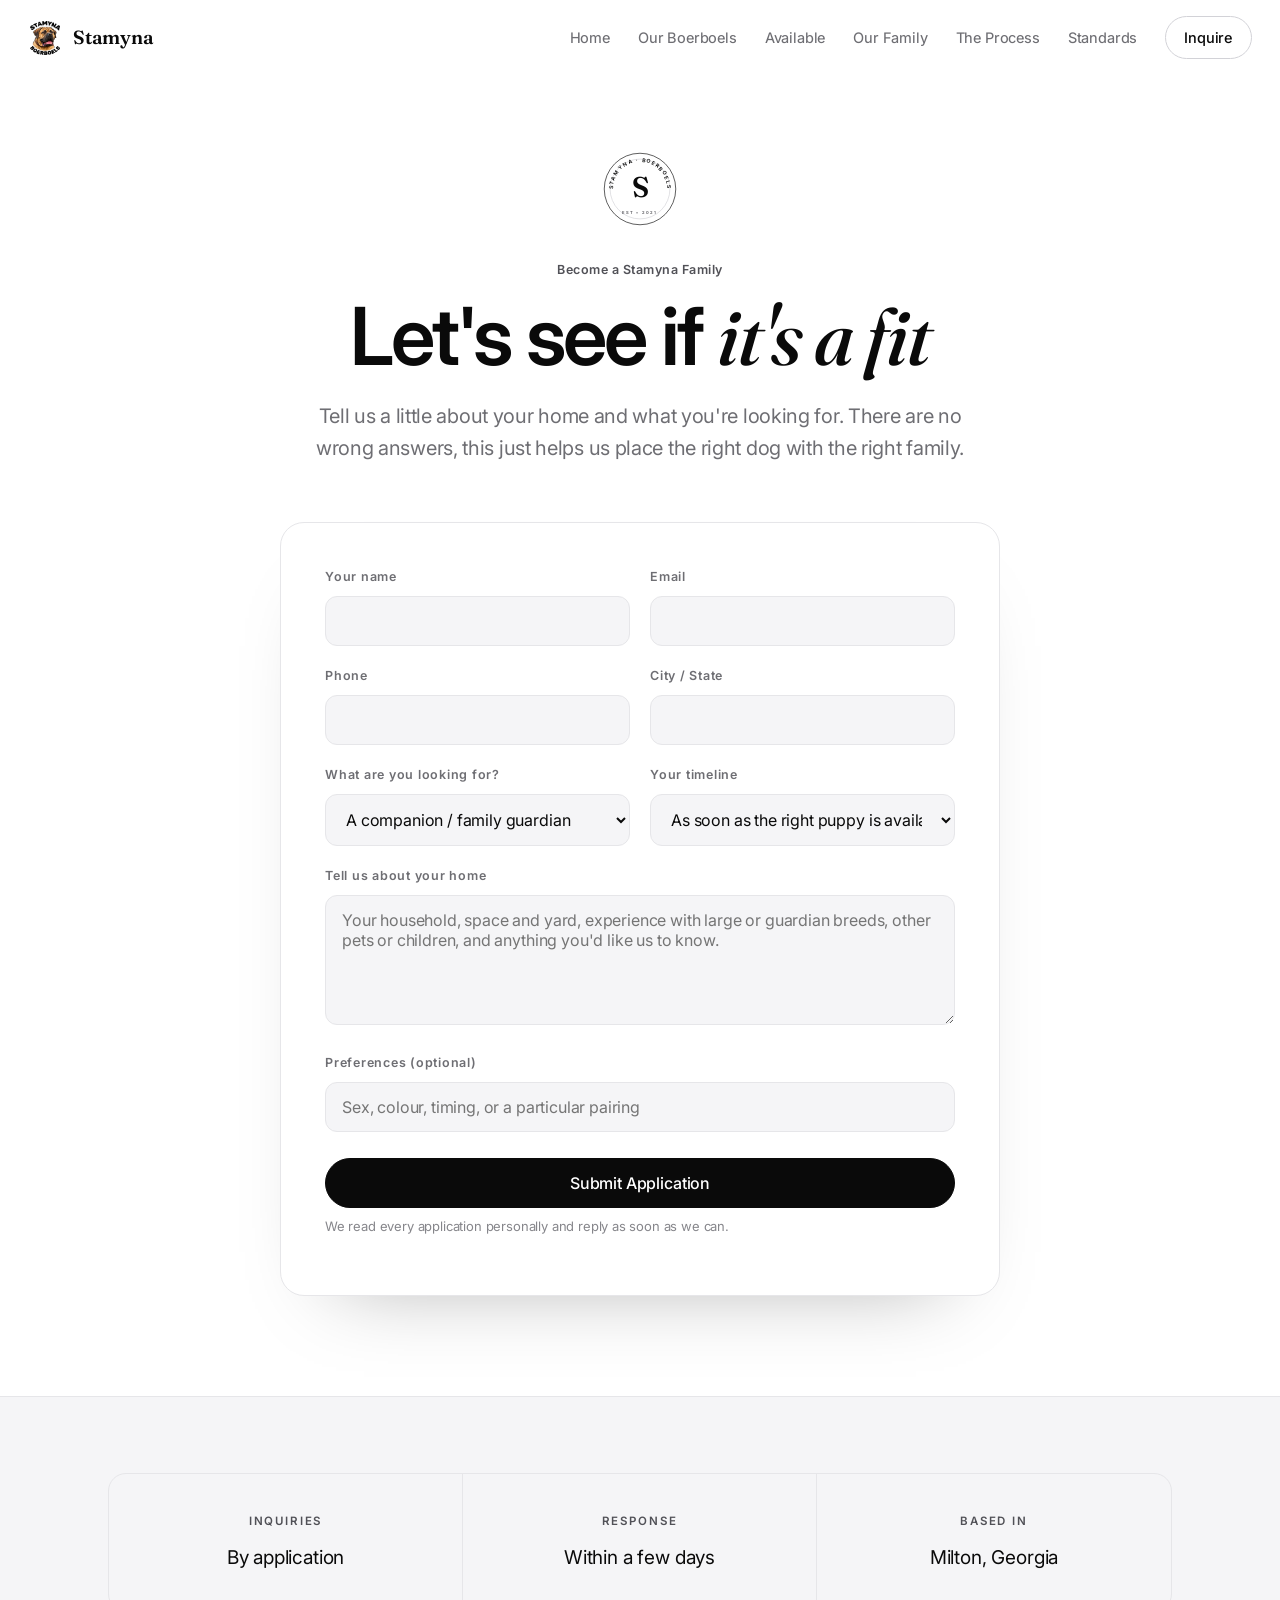
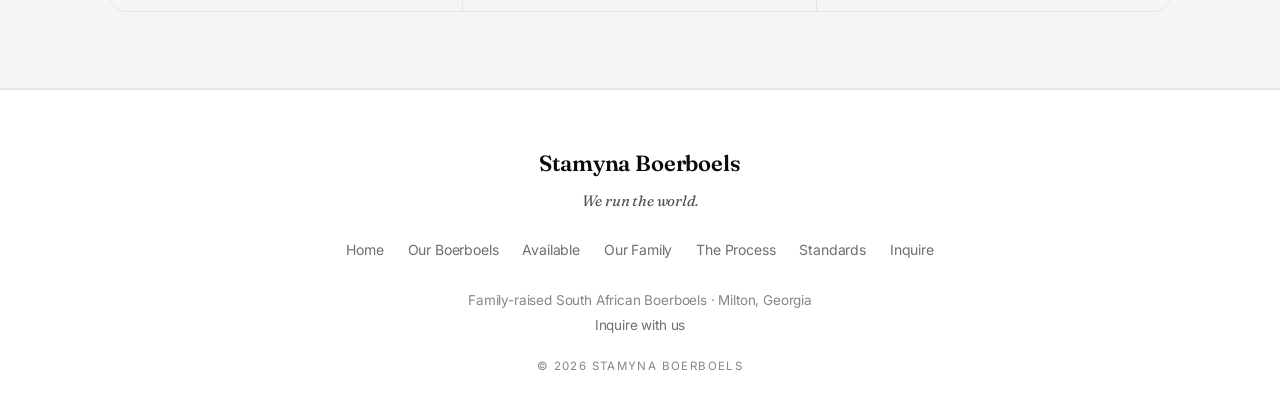
==== contact.html @ 27675758 "Initial Stamyna Boerboels site" ====
<!doctype html>
<html lang="en">
<head>
<meta charset="utf-8">
<meta name="viewport" content="width=device-width, initial-scale=1">
<title>Apply, Become a Stamyna Family | Stamyna Boerboels</title>
<meta name="description" content="Apply to bring home a Stamyna Boerboel. Tell us about your home and what you're looking for, and we'll be in touch.">
<link rel="icon" type="image/png" href="img/logo-mark.png">
<link rel="preconnect" href="https://fonts.googleapis.com"><link rel="preconnect" href="https://fonts.gstatic.com" crossorigin>
<link href="https://fonts.googleapis.com/css2?family=Fraunces:ital,opsz,wght@0,9..144,400;0,9..144,500;0,9..144,600;1,9..144,500&family=Inter:wght@300;400;500;600;700;800&display=swap" rel="stylesheet">
<link rel="stylesheet" href="site.css?v=14">
</head>
<body>

  <!-- NAV -->
  <nav class="nav" id="nav"><div class="in">
    <a class="b" href="index.html"><img src="img/logo-mark.png" alt="Stamyna Boerboels"><span>Stamyna</span></a>
    <div class="lk">
      <a href="index.html">Home</a>
      <a href="dogs.html">Our Boerboels</a>
      <a href="puppies.html">Available</a>
      <a href="story.html">Our Family</a>
      <a href="process.html">The Process</a>
      <a href="standards.html">Standards</a>
      <a class="cta active" href="contact.html">Inquire</a>
    </div>
    <button class="burg" id="burg" aria-label="Menu"><span></span><span></span><span></span></button>
  </div></nav>
  <div id="mm">
    <a href="index.html">Home</a><a href="dogs.html">Our Boerboels</a><a href="puppies.html">Available</a><a href="story.html">Our Family</a><a href="process.html">The Process</a><a href="standards.html">Standards</a><a href="contact.html" class="active">Inquire</a>
  </div>

  <!-- PAGE HERO -->
  <section class="phero"><div class="wrap">
    <svg class="seal" viewBox="0 0 120 120" aria-hidden="true">
      <defs><path id="arc" d="M18,60 A42,42 0 0 1 102,60"/></defs>
      <circle class="r1" cx="60" cy="60" r="55"/><circle class="r2" cx="60" cy="60" r="46"/>
      <text class="arc-t"><textPath href="#arc" startOffset="50%" text-anchor="middle">STAMYNA · BOERBOELS</textPath></text>
      <text class="mono" x="60" y="72" text-anchor="middle">S</text>
      <text class="est" x="60" y="99" text-anchor="middle">EST • 2021</text>
    </svg>
    <span class="eyebrow">Become a Stamyna Family</span>
    <h1>Let's see if <em>it's a fit</em></h1>
    <p>Tell us a little about your home and what you're looking for. There are no wrong answers, this just helps us place the right dog with the right family.</p>
  </div></section>

  <section class="blk" style="padding-top:52px"><div class="wrap">
    <form id="inq" class="formwrap" novalidate>
      <input type="text" class="hp" name="website" tabindex="-1" autocomplete="off" aria-hidden="true">
      <div class="formrow">
        <div class="field"><label for="name">Your name</label><input id="name" name="name" type="text" required></div>
        <div class="field"><label for="email">Email</label><input id="email" name="email" type="email" required></div>
      </div>
      <div class="formrow">
        <div class="field"><label for="phone">Phone</label><input id="phone" name="phone" type="tel"></div>
        <div class="field"><label for="location">City / State</label><input id="location" name="location" type="text"></div>
      </div>
      <div class="formrow">
        <div class="field"><label for="interest">What are you looking for?</label>
          <select id="interest" name="interest">
            <option>A companion / family guardian</option>
            <option>A specific upcoming litter</option>
            <option>Join the waiting list</option>
            <option>General question</option>
          </select></div>
        <div class="field"><label for="timeline">Your timeline</label>
          <select id="timeline" name="timeline">
            <option>As soon as the right puppy is available</option>
            <option>Within a few months</option>
            <option>This year</option>
            <option>Just exploring</option>
          </select></div>
      </div>
      <div class="field"><label for="home">Tell us about your home</label>
        <textarea id="home" name="home" placeholder="Your household, space and yard, experience with large or guardian breeds, other pets or children, and anything you'd like us to know."></textarea></div>
      <div class="field" style="margin-bottom:26px"><label for="pref">Preferences (optional)</label><input id="pref" name="pref" type="text" placeholder="Sex, colour, timing, or a particular pairing"></div>
      <button class="btn dark lg" type="submit" style="width:100%">Submit Application</button>
      <p class="formnote">We read every application personally and reply as soon as we can.</p>
    </form>

    <div id="inqmsg" class="formmsg">
      <div class="ic">✦</div>
      <h3>Thank you, we've got it.</h3>
      <p>We'll review your application and be in touch personally. In the meantime, feel free to meet our dogs and read our standards.</p>
      <div style="display:flex;gap:14px;justify-content:center;flex-wrap:wrap;margin-top:22px"><a class="btn ghost" href="dogs.html">Meet Our Boerboels</a><a class="btn ghost" href="standards.html">Our Standards</a></div>
    </div>
  </div></section>

  <!-- CONTACT CARDS -->
  <section class="blk tight band-grey"><div class="wrap">
    <div class="cgrid">
      <div class="cc"><div class="l">Inquiries</div><div class="v">By application</div></div>
      <div class="cc"><div class="l">Response</div><div class="v">Within a few days</div></div>
      <div class="cc"><div class="l">Based in</div><div class="v">Milton, Georgia</div></div>
    </div>
  </div></section>

  <!-- FOOTER -->
  <footer class="ft">
    <div class="wm">Stamyna Boerboels</div>
    <div class="mt">We run the world.</div>
    <nav>
      <a href="index.html">Home</a><a href="dogs.html">Our Boerboels</a><a href="puppies.html">Available</a><a href="story.html">Our Family</a><a href="process.html">The Process</a><a href="standards.html">Standards</a><a href="contact.html">Inquire</a>
    </nav>
    <div class="meta">
      Family-raised South African Boerboels · Milton, Georgia<br>
      <a href="contact.html">Inquire with us</a>
    </div>
    <div class="fine">© <span id="yr"></span> Stamyna Boerboels</div>
  </footer>

  <script src="site.js?v=14"></script>
</body>
</html>
---- site.css ----
/* ============================================================
   STAMYNA BOERBOELS — unified design system
   Light · white / near-black / silver-graphite accent
   Inter (UI + headlines, tight tracking) · Fraunces (italic accents + seal)
   One stylesheet. Every page. Apple-esque restraint.
   ============================================================ */

:root{
  --ink:#0a0a0a;--ink-2:#6e6e73;--faint:#86868b;
  --paper:#ffffff;--grey:#f5f5f7;--grey-2:#fafafa;
  --line:#e6e6e9;--line-2:#d2d2d7;
  --gold-deep:#515157;             /* graphite accent (script labels, eyebrows) */
  --silver:linear-gradient(135deg,#e9eaec 0%,#c2c4c9 34%,#8a8d93 62%,#dcdee1 100%);
  --sans:'Inter',system-ui,-apple-system,"Segoe UI",sans-serif;
  --serif:'Fraunces',Georgia,'Times New Roman',serif;
  --ease:cubic-bezier(.22,.7,.2,1);
  --maxw:1120px;
}
*{box-sizing:border-box}
html{scroll-behavior:smooth;scroll-padding-top:90px;-webkit-text-size-adjust:100%}
body{margin:0;background:var(--paper);color:var(--ink);font-family:var(--sans);
  font-size:17px;line-height:1.6;-webkit-font-smoothing:antialiased;overflow-x:hidden;letter-spacing:-.01em}
img{display:block;max-width:100%}
a{color:inherit;text-decoration:none}
h1,h2,h3,h4{margin:0;font-family:var(--sans);font-weight:600;letter-spacing:-.035em;line-height:1.04}
h1 em,h2 em,h3 em{font-family:var(--serif);font-style:italic;font-weight:500;letter-spacing:-.02em}
p{margin:0 0 18px}
.wrap{max-width:var(--maxw);margin:0 auto;padding:0 28px;position:relative;z-index:2}
.wrap-sm{max-width:900px;margin:0 auto;padding:0 28px;position:relative;z-index:2}

/* --- type helpers --- */
.eyebrow{font-size:12.5px;font-weight:600;letter-spacing:.04em;color:var(--gold-deep)}
.script{font-family:var(--serif);font-style:italic;font-weight:500;letter-spacing:-.005em}

/* --- motion --- */
.reveal,.rev{opacity:0;transform:translateY(26px);transition:opacity 1s var(--ease),transform 1s var(--ease)}
.reveal.in,.rev.in,.rev.show{opacity:1;transform:none}
.d1{transition-delay:.08s}.d2{transition-delay:.16s}.d3{transition-delay:.24s}.d4{transition-delay:.32s}
.rev.d1{transition-delay:.08s}.rev.d2{transition-delay:.16s}.rev.d3{transition-delay:.24s}.rev.d4{transition-delay:.32s}
@media(prefers-reduced-motion:reduce){.reveal,.rev{opacity:1;transform:none;transition:none}}

/* --- buttons (single pill language; legacy aliases map to it) --- */
.btn{display:inline-flex;align-items:center;justify-content:center;gap:9px;font-family:var(--sans);
  font-size:15px;font-weight:500;letter-spacing:-.01em;text-transform:none;
  padding:14px 26px;border-radius:980px;border:1.5px solid transparent;cursor:pointer;
  transition:all .3s var(--ease);line-height:1}
.btn.lg{font-size:16px;padding:16px 32px}
.btn.dark,.btn.gold,.btn.solid{background:var(--ink);color:#fff;border-color:var(--ink)}
.btn.dark:hover,.btn.gold:hover,.btn.solid:hover{background:#000;transform:translateY(-1px);box-shadow:0 16px 30px -16px rgba(0,0,0,.4)}
.btn.ghost,.btn.line,.btn.ondark{background:transparent;color:var(--ink);border-color:var(--line-2)}
.btn.ghost:hover,.btn.line:hover,.btn.ondark:hover{border-color:var(--ink);transform:translateY(-1px)}
.tlink{font-weight:500;color:var(--ink);position:relative;display:inline-block}
.tlink::after{content:"→";margin-left:7px;transition:transform .3s var(--ease);display:inline-block}
.tlink:hover::after{transform:translateX(4px)}

/* --- NAV (fixed, blur-on-scroll) — every page --- */
.nav{position:fixed;top:0;left:0;right:0;z-index:80;transition:background .4s var(--ease),border-color .4s,backdrop-filter .4s}
.nav .in{max-width:1280px;margin:0 auto;padding:16px 28px;display:flex;align-items:center;gap:24px}
.nav.scrolled{background:rgba(255,255,255,.82);backdrop-filter:saturate(180%) blur(18px);border-bottom:1px solid var(--line)}
.nav .b{display:flex;align-items:center;gap:11px}
.nav .b img{width:34px;height:34px;object-fit:contain}
.nav .b span{font-family:var(--serif);font-weight:600;font-size:19px;letter-spacing:-.01em}
.nav .lk{display:flex;gap:28px;margin-left:auto;align-items:center}
.nav .lk a{font-size:14.5px;font-weight:450;color:var(--ink-2);transition:color .25s}
.nav .lk a:hover,.nav .lk a.active{color:var(--ink)}
.nav .lk .cta{color:var(--ink);font-weight:500;border:1.5px solid var(--line-2);padding:9px 18px;border-radius:980px}
.nav .lk .cta:hover{background:var(--ink);color:#fff;border-color:var(--ink)}
.burg{display:none;margin-left:auto;background:none;border:0;cursor:pointer;padding:6px}
.burg span{display:block;width:24px;height:2px;background:var(--ink);margin:5px 0;border-radius:2px;transition:.3s}
@media(max-width:940px){.nav .lk{display:none}.burg{display:block}}
#mm{display:none;position:fixed;inset:0 0 auto 0;z-index:79;background:rgba(255,255,255,.97);backdrop-filter:blur(20px);padding:78px 28px 26px}
#mm.on{display:block}
#mm a{display:block;padding:15px 0;font-size:19px;font-weight:500;border-bottom:1px solid var(--line)}
#mm a.active{color:var(--gold-deep)}

/* --- bespoke engraved seal (draws itself in) --- */
.seal{width:92px;height:92px}
.seal .r1{stroke:var(--ink);stroke-width:1;fill:none;stroke-dasharray:345;stroke-dashoffset:345;animation:draw 1.5s var(--ease) .2s forwards}
.seal .r2{stroke:var(--line-2);stroke-width:1;fill:none;stroke-dasharray:289;stroke-dashoffset:289;animation:draw 1.5s var(--ease) .38s forwards}
.seal text,.seal .dotk{opacity:0;animation:fadein .9s ease 1.05s forwards}
.seal .arc-t{font-family:var(--sans);font-size:8px;font-weight:600;letter-spacing:2.1px;fill:var(--ink)}
.seal .mono{font-family:var(--serif);font-size:44px;font-weight:600;fill:var(--ink)}
.seal .est{font-family:var(--sans);font-size:6.3px;font-weight:600;letter-spacing:1.9px;fill:var(--gold-deep)}
.seal .dotk{fill:var(--ink)}
.seal.static .r1,.seal.static .r2{animation:none;stroke-dashoffset:0}
.seal.static text,.seal.static .dotk{opacity:1;animation:none}
@keyframes draw{to{stroke-dashoffset:0}}
@keyframes fadein{to{opacity:1}}

/* --- HERO (home) --- */
.hero{padding:148px 0 70px;text-align:center}
.hero .seal{margin:0 auto 26px}
.hero .eyebrow{display:block;margin-bottom:16px}
.hero h1{font-size:clamp(46px,8vw,104px);line-height:.98}
.hero .sub{font-size:clamp(18px,2.2vw,23px);color:var(--ink-2);max-width:620px;margin:26px auto 0;font-weight:400;letter-spacing:-.015em}
.hero .cta{margin-top:34px;display:flex;gap:14px;justify-content:center;flex-wrap:wrap}
.hero-shot{max-width:1240px;margin:66px auto 0;padding:0 20px}
.hero-shot .f{position:relative;border-radius:28px;overflow:hidden;box-shadow:0 50px 100px -50px rgba(0,0,0,.4)}
.hero-shot img{width:100%;height:auto;display:block}

/* --- page hero (interior) --- */
.phero{padding:150px 0 6px;text-align:center}
.phero .seal{margin:0 auto 24px;width:78px;height:78px}
.phero .eyebrow{display:block;margin-bottom:16px}
.phero h1{font-size:clamp(40px,6.6vw,80px);line-height:1.0}
.phero p{font-size:clamp(17px,2vw,20px);color:var(--ink-2);max-width:660px;margin:24px auto 0;letter-spacing:-.015em}

/* --- marquee motto --- */
.motto,.breedbar{border-top:1px solid var(--line);border-bottom:1px solid var(--line);background:var(--paper)}
.motto .in,.breedbar .in{max-width:var(--maxw);margin:0 auto;padding:20px 28px;display:flex;gap:20px;justify-content:center;align-items:center;flex-wrap:wrap;
  font-size:12.5px;font-weight:600;letter-spacing:.18em;text-transform:uppercase;color:var(--ink-2)}
.motto .dot,.breedbar .dot{width:4px;height:4px;border-radius:50%;background:var(--gold-deep)}

/* --- manifesto (home) --- */
.manifesto{padding:150px 0;text-align:center}
.manifesto h2{font-size:clamp(30px,5vw,62px);line-height:1.08;max-width:16ch;margin:0 auto}
.manifesto p{color:var(--ink-2);font-size:clamp(17px,2vw,20px);max-width:560px;margin:30px auto 0}

/* --- section scaffolding (interior) --- */
.blk{padding:100px 0}
.blk.tight{padding:76px 0}
.band-grey,.band-paper2{background:var(--grey);border-top:1px solid var(--line);border-bottom:1px solid var(--line)}
.shead{text-align:center;max-width:720px;margin:0 auto 56px}
.shead .num{font-family:var(--serif);font-style:italic;font-size:17px;color:var(--gold-deep);letter-spacing:-.005em}
.shead h2{font-size:clamp(30px,4.4vw,50px);margin:12px 0 0}
.shead p{color:var(--ink-2);font-size:17px;margin:20px auto 0;max-width:600px}
.shead p em{font-style:italic;color:var(--faint)}

/* --- group header (sires / dams / availability rows) --- */
.group-h{display:flex;align-items:center;gap:22px;margin:0 0 34px}
.group-h .t{font-family:var(--serif);font-style:italic;font-size:26px;white-space:nowrap;letter-spacing:-.01em}
.group-h .ln{flex:1;height:1px;background:var(--line)}
.group-h .ct{font-size:12px;font-weight:600;letter-spacing:.16em;text-transform:uppercase;color:var(--faint)}

/* --- generic card (pillars / dogs preview / parents / family / puppies) --- */
.pcol,.dgrid{display:grid;grid-template-columns:repeat(3,1fr);gap:28px}
.pc2{background:var(--paper);border-radius:22px;padding:40px 32px;border:1px solid var(--line)}
.pc2 .ic{width:44px;height:44px;margin-bottom:22px}
.pc2 .ic path,.pc2 .ic circle,.pc2 .ic line,.pc2 .ic polyline{stroke:var(--ink);stroke-width:1.6;fill:none;stroke-linecap:round;stroke-linejoin:round}
.pc2 h3{font-size:22px;letter-spacing:-.02em;margin-bottom:10px}
.pc2 p{color:var(--ink-2);font-size:15.5px;margin:0}

/* home dogs preview */
.dcard{background:var(--paper);border-radius:22px;overflow:hidden;border:1px solid var(--line);transition:transform .5s var(--ease),box-shadow .5s var(--ease)}
.dcard:hover{transform:translateY(-6px);box-shadow:0 40px 70px -44px rgba(0,0,0,.4)}
.dcard .im{aspect-ratio:4/5;overflow:hidden}
.dcard .im img{width:100%;height:100%;object-fit:cover;transition:transform .9s var(--ease)}
.dcard:hover .im img{transform:scale(1.045)}
.dcard .bd{padding:22px 24px 26px}
.dcard .bd .w{font-size:11px;font-weight:600;letter-spacing:.16em;text-transform:uppercase;color:var(--gold-deep)}
.dcard .bd h3{font-size:24px;margin:5px 0 6px}
.dcard .bd p{color:var(--ink-2);font-size:14.5px;margin:0}

/* sires & dams detail cards */
.parents{display:grid;grid-template-columns:repeat(3,1fr);gap:24px}
.parent{background:var(--paper);border:1px solid var(--line);border-radius:22px;overflow:hidden;transition:transform .5s var(--ease),box-shadow .5s var(--ease)}
.parent:hover{transform:translateY(-6px);box-shadow:0 40px 70px -44px rgba(0,0,0,.4)}
.parent .ph{aspect-ratio:4/5;overflow:hidden}
.parent .ph img{width:100%;height:100%;object-fit:cover;cursor:pointer;transition:transform .9s var(--ease)}
.parent:hover .ph img{transform:scale(1.045)}
.parent .pb{padding:24px 24px 26px}
.parent .pb .top{display:flex;align-items:center;justify-content:space-between;gap:10px}
.parent .pb h3{font-size:23px;letter-spacing:-.02em}
.parent .pb .sex{font-size:10.5px;font-weight:600;letter-spacing:.1em;text-transform:uppercase;padding:5px 12px;border-radius:980px;
  color:var(--ink-2);background:var(--grey);border:1px solid var(--line)}
.parent .pb .br{font-size:11.5px;font-weight:600;letter-spacing:.14em;text-transform:uppercase;color:var(--gold-deep);margin:10px 0 12px}
.parent .pb .at{font-size:15px;color:var(--ink-2);margin:0 0 4px}
.parent .pb .q{font-family:var(--serif);font-style:italic;font-size:16px;color:var(--ink);margin:12px 0 0;line-height:1.5}
.parent .pb .hstat{margin-top:16px;padding-top:14px;border-top:1px solid var(--line);font-size:13.5px;color:var(--ink-2);display:flex;align-items:center;gap:9px}
.parent .pb .hstat .dot{width:8px;height:8px;border-radius:50%;background:var(--gold-deep);flex:none}

/* family grid */
.famgrid{display:grid;grid-template-columns:repeat(3,1fr);gap:24px}
.fam{background:var(--paper);border:1px solid var(--line);border-radius:22px;overflow:hidden;transition:transform .5s var(--ease),box-shadow .5s var(--ease)}
.fam:hover{transform:translateY(-6px);box-shadow:0 40px 70px -44px rgba(0,0,0,.4)}
.fam .ph{aspect-ratio:4/5;overflow:hidden;background:var(--grey)}
.fam .ph img{width:100%;height:100%;object-fit:cover;object-position:center 20%;transition:transform .8s var(--ease)}
.fam:hover .ph img{transform:scale(1.045)}
.fam .fb{padding:22px 24px 26px}
.fam .fb h3{font-size:22px;letter-spacing:-.02em}
.fam .fb .role{font-size:11.5px;font-weight:600;letter-spacing:.14em;text-transform:uppercase;color:var(--gold-deep);margin:8px 0 12px}
.fam .fb p{font-size:14.5px;color:var(--ink-2);margin:0}

@media(max-width:820px){.pcol,.dgrid,.parents,.famgrid{grid-template-columns:1fr 1fr;gap:16px}}
@media(max-width:560px){.pcol,.dgrid,.parents,.famgrid{grid-template-columns:1fr}}

/* --- annotated portrait (home) --- */
.anno{padding:140px 0}
.anno .hd{text-align:center;max-width:680px;margin:0 auto 56px}
.anno .hd .eyebrow{display:block;margin-bottom:14px}
.anno .hd h2{font-size:clamp(28px,4.4vw,52px)}
.anno .hd p{color:var(--ink-2);font-size:17px;margin:20px auto 0;max-width:540px}
.anno .stage{position:relative;max-width:560px;margin:0 auto;border-radius:22px;overflow:hidden;box-shadow:0 44px 90px -50px rgba(0,0,0,.45)}
.anno .stage img{width:100%;height:auto;display:block}
.note{position:absolute;display:flex;align-items:center;gap:12px;opacity:0;transition:opacity .8s var(--ease)}
.anno.in .note{opacity:1}
.anno.in .note.n1{transition-delay:.2s}.anno.in .note.n2{transition-delay:.4s}.anno.in .note.n3{transition-delay:.6s}.anno.in .note.n4{transition-delay:.8s}.anno.in .note.n5{transition-delay:1s}
.note .dot{width:9px;height:9px;border-radius:50%;background:#fff;box-shadow:0 0 0 1.5px rgba(255,255,255,.55),0 0 0 7px rgba(255,255,255,.12)}
.note .ln{height:1px;background:rgba(255,255,255,.78)}
.note .lb{color:#fff;text-shadow:0 1px 4px rgba(0,0,0,.7),0 2px 14px rgba(0,0,0,.45)}
.note .lb b{display:block;font-family:var(--serif);font-size:18px;font-weight:500;letter-spacing:-.01em}
.note .lb small{font-size:11px;letter-spacing:.14em;text-transform:uppercase;color:rgba(255,255,255,.85)}
.note.right{flex-direction:row-reverse;text-align:right}
.note .ln{width:48px}
@media(max-width:620px){.note .lb b{font-size:13.5px}.note .lb small{display:none}.note .ln{width:22px!important}}

/* --- generic section blocks (home) --- */
.pillars,.dogs{background:var(--grey);padding:118px 0}
.pillars .hd,.dogs .hd{text-align:center;max-width:640px;margin:0 auto 64px}
.pillars .hd .eyebrow,.dogs .hd .eyebrow{display:block;margin-bottom:14px}
.pillars .hd h2,.dogs .hd h2{font-size:clamp(28px,4.2vw,48px)}

/* --- editorial split --- */
.split{display:grid;grid-template-columns:1fr 1fr;gap:60px;align-items:center}
.split.wide-img{grid-template-columns:1.08fr .92fr}
.split .copy .num{font-family:var(--serif);font-style:italic;font-size:17px;color:var(--gold-deep)}
.split .copy h2{font-size:clamp(28px,3.8vw,46px);margin:12px 0 22px}
.split .copy p{color:var(--ink-2);font-size:16.5px}
.split .copy p.lead{font-family:var(--serif);font-size:21px;line-height:1.5;color:var(--ink);font-style:italic}
.split .copy ul{margin:0 0 20px 18px;color:var(--ink-2);font-size:16px;line-height:1.9}
.split .portrait img,.split .portrait video{display:block;width:100%;aspect-ratio:4/5;object-fit:cover}
.sig{font-family:var(--serif);font-style:italic;font-size:24px;color:var(--ink);margin-top:18px}
.sig small{display:block;font-family:var(--sans);font-style:normal;font-size:11px;font-weight:600;letter-spacing:.2em;text-transform:uppercase;color:var(--faint);margin-top:9px}
@media(max-width:860px){.split,.split.wide-img{grid-template-columns:1fr;gap:38px}.split .portrait{order:-1}}

/* --- editorial band (full-bleed caption) --- */
.band{padding:40px 0 140px}
.band .f{position:relative;max-width:1240px;margin:0 auto;border-radius:30px;overflow:hidden;box-shadow:0 50px 100px -56px rgba(0,0,0,.42)}
.band img,.band video{display:block;width:100%;height:clamp(420px,70vh,640px);object-fit:cover;object-position:center 40%}
.band .cap{position:absolute;left:0;bottom:0;right:0;padding:56px 54px;color:#fff;background:linear-gradient(0deg,rgba(0,0,0,.6),rgba(0,0,0,0))}
.band .cap .eyebrow{color:rgba(255,255,255,.82);display:block;margin-bottom:10px}
.band .cap h2{font-size:clamp(26px,3.6vw,44px);max-width:16ch}
.band .cap p{color:rgba(255,255,255,.88);max-width:46ch;margin:16px 0 0;font-size:16.5px}
@media(max-width:620px){.band .cap{padding:30px 26px}}

/* --- steps (process) --- */
.steps{display:grid;grid-template-columns:repeat(4,1fr);gap:28px}
.step{text-align:center;padding:0 8px}
.step .n{font-family:var(--serif);font-style:italic;font-size:42px;color:var(--gold-deep);line-height:1}
.step h3{font-size:20px;margin:14px 0 9px;letter-spacing:-.02em}
.step p{font-size:15px;color:var(--ink-2);margin:0}
@media(max-width:820px){.steps{grid-template-columns:1fr 1fr;gap:34px 24px}}
@media(max-width:480px){.steps{grid-template-columns:1fr}}

/* --- small item cards (standards / what's included / planned) --- */
.gitems{display:grid;grid-template-columns:repeat(3,1fr);gap:20px;margin-top:10px}
.gi{background:var(--paper);border:1px solid var(--line);border-radius:18px;padding:28px 26px}
.gi .n{font-family:var(--serif);font-style:italic;font-size:18px;color:var(--gold-deep)}
.gi h3{font-size:19px;margin:11px 0 9px;letter-spacing:-.02em}
.gi p{font-size:14.5px;color:var(--ink-2);margin:0}
@media(max-width:820px){.gitems{grid-template-columns:1fr 1fr}}
@media(max-width:540px){.gitems{grid-template-columns:1fr}}

/* --- FAQ --- */
.faq{max-width:820px;margin:0 auto}
.faq details{border-bottom:1px solid var(--line)}
.faq summary{list-style:none;cursor:pointer;padding:24px 44px 24px 2px;position:relative;font-size:20px;font-weight:500;letter-spacing:-.02em;color:var(--ink)}
.faq summary::-webkit-details-marker{display:none}
.faq summary::after{content:"+";position:absolute;right:6px;top:21px;font-weight:300;font-size:26px;color:var(--gold-deep);transition:transform .3s}
.faq details[open] summary::after{transform:rotate(45deg)}
.faq details p{padding:0 44px 26px 2px;margin:0;font-size:16px;color:var(--ink-2)}

/* --- testimonials --- */
.quotes{display:grid;grid-template-columns:repeat(3,1fr);gap:24px}
.quote{background:var(--paper);border:1px solid var(--line);border-radius:22px;padding:34px 30px}
.quote .mk{font-family:var(--serif);font-size:54px;color:var(--line-2);line-height:.6}
.quote p{font-family:var(--serif);font-style:italic;font-size:18px;line-height:1.55;color:var(--ink);margin:10px 0 18px}
.quote .by{font-size:12.5px;font-weight:600;letter-spacing:.1em;text-transform:uppercase;color:var(--gold-deep)}
@media(max-width:820px){.quotes{grid-template-columns:1fr}}

/* --- puppy availability cards --- */
.plist{display:grid;grid-template-columns:repeat(3,1fr);gap:24px}
.pc{background:var(--paper);border:1px solid var(--line);border-radius:22px;overflow:hidden;display:flex;flex-direction:column;transition:transform .45s var(--ease),box-shadow .45s var(--ease)}
.pc:hover{transform:translateY(-6px);box-shadow:0 40px 70px -44px rgba(0,0,0,.4)}
.pc .img{position:relative;aspect-ratio:1/1;overflow:hidden;background:var(--grey)}
.pc .img img{width:100%;height:100%;object-fit:cover;transition:transform .8s var(--ease)}
.pc:hover .img img{transform:scale(1.05)}
.pc .badge{position:absolute;top:14px;left:14px;background:var(--ink);color:#fff;font-size:10px;font-weight:600;letter-spacing:.12em;text-transform:uppercase;padding:6px 13px;border-radius:980px}
.pc .badge.soon{background:var(--paper);color:var(--ink-2);border:1px solid var(--line-2)}
.pc .bd{padding:22px 22px 24px;display:flex;flex-direction:column;flex:1}
.pc .brd{font-size:11px;font-weight:600;letter-spacing:.14em;text-transform:uppercase;color:var(--gold-deep)}
.pc h3{font-size:24px;margin:5px 0 0;letter-spacing:-.02em}
.pc .meta{display:grid;grid-template-columns:1fr 1fr;gap:10px 14px;margin:16px 0}
.pc .meta .m small{display:block;font-size:10px;letter-spacing:.12em;text-transform:uppercase;color:var(--faint);margin-bottom:3px}
.pc .meta .m b{font-weight:500;font-size:16px}
.pc .meta .m b.price{color:var(--ink)}
.pc .blurb{font-size:14px;color:var(--ink-2);margin:0 0 20px;flex:1}
.pc .acts{display:flex;flex-direction:column;gap:9px}
.pc .acts .btn{width:100%;padding:12px 20px;font-size:14px}
@media(max-width:900px){.plist{grid-template-columns:1fr 1fr}}
@media(max-width:600px){.plist{grid-template-columns:1fr}}

/* --- gallery (life / yard) --- */
.lifegrid{display:grid;grid-template-columns:repeat(4,1fr);gap:16px}
.lifegrid figure{margin:0}
.framed{border-radius:16px;overflow:hidden;box-shadow:0 24px 50px -36px rgba(0,0,0,.4)}
.framed img{width:100%;display:block}
.lifegrid .framed img{aspect-ratio:1/1;object-fit:cover;cursor:pointer;transition:transform .8s var(--ease)}
.lifegrid .framed:hover img{transform:scale(1.05)}
@media(max-width:860px){.lifegrid{grid-template-columns:repeat(2,1fr);gap:12px}}

/* --- trust strip --- */
.trust{display:grid;grid-template-columns:repeat(4,1fr);border:1px solid var(--line);border-radius:18px;overflow:hidden}
.trust .t{padding:34px 24px;text-align:center}
.trust .t:not(:last-child){border-right:1px solid var(--line)}
.trust .t .k{font-family:var(--serif);font-size:34px;color:var(--ink);line-height:1}
.trust .t .v{font-size:13.5px;font-weight:500;letter-spacing:.02em;color:var(--ink-2);margin-top:10px}
@media(max-width:820px){.trust{grid-template-columns:1fr 1fr}.trust .t:nth-child(2){border-right:0}.trust .t:nth-child(1),.trust .t:nth-child(2){border-bottom:1px solid var(--line)}}

/* --- CTA block --- */
.cta2{background:var(--grey);padding:128px 0;text-align:center}
.cta2 .seal{margin:0 auto 26px;width:76px;height:76px}
.cta2 h2{font-size:clamp(32px,5vw,62px);max-width:14ch;margin:0 auto}
.cta2 p{color:var(--ink-2);font-size:19px;max-width:520px;margin:24px auto 34px}
.cta2 .btns{display:flex;gap:14px;justify-content:center;flex-wrap:wrap}

/* --- family / fam (home) --- */
.fam-home{padding:30px 0 130px}
.fam-home .hd{text-align:center;max-width:640px;margin:0 auto 56px}
.fam-home .hd .eyebrow{display:block;margin-bottom:14px}
.fam-home .hd h2{font-size:clamp(28px,4.2vw,50px)}
.fgrid{display:grid;grid-template-columns:repeat(3,1fr);gap:20px}
.fcard figure{margin:0;border-radius:18px;overflow:hidden;aspect-ratio:3/4}
.fcard img{width:100%;height:100%;object-fit:cover;object-position:center 18%;transition:transform .8s var(--ease)}
.fcard:hover img{transform:scale(1.04)}
.fcard .nm{font-size:17px;font-weight:600;margin-top:14px;letter-spacing:-.01em}
.fcard .ro{font-size:12px;letter-spacing:.1em;text-transform:uppercase;color:var(--gold-deep);margin-top:3px}
@media(max-width:820px){.fgrid{grid-template-columns:1fr 1fr}}

/* --- application form --- */
.formwrap{max-width:720px;margin:0 auto;background:var(--paper);border:1px solid var(--line);border-radius:24px;box-shadow:0 40px 80px -56px rgba(0,0,0,.35);padding:44px 44px 40px}
.formrow{display:grid;grid-template-columns:1fr 1fr;gap:20px}
.field{margin-bottom:20px}
.field label{display:block;font-size:12.5px;font-weight:600;letter-spacing:.06em;color:var(--ink-2);margin-bottom:9px}
.field input,.field select,.field textarea{width:100%;font-family:var(--sans);font-size:16px;color:var(--ink);letter-spacing:-.01em;
  background:var(--grey);border:1.5px solid var(--line);border-radius:12px;padding:14px 16px;transition:border-color .25s,background .25s}
.field textarea{min-height:130px;resize:vertical}
.field input:focus,.field select:focus,.field textarea:focus{outline:none;border-color:var(--ink);background:var(--paper)}
.hp{position:absolute;left:-9999px;opacity:0}
.formnote{font-size:13px;color:var(--faint);margin-top:8px}
.formnote em{color:var(--ink-2)}
.formmsg{display:none;text-align:center;padding:50px 20px}
.formmsg.on{display:block}
.formmsg .ic{font-family:var(--serif);font-size:42px;color:var(--gold-deep)}
.formmsg h3{font-size:28px;margin:12px 0 10px;letter-spacing:-.03em}
.formmsg p{font-size:16px;color:var(--ink-2)}
@media(max-width:620px){.formrow{grid-template-columns:1fr}.formwrap{padding:32px 24px}}

/* --- contact cards --- */
.cgrid{display:grid;grid-template-columns:repeat(3,1fr);border:1px solid var(--line);border-radius:18px;overflow:hidden}
.cgrid .cc{padding:38px 28px;text-align:center}
.cgrid .cc:not(:last-child){border-right:1px solid var(--line)}
.cgrid .cc .l{font-size:11.5px;font-weight:600;letter-spacing:.16em;text-transform:uppercase;color:var(--gold-deep)}
.cgrid .cc .v{font-size:19px;margin-top:12px;word-break:break-word}
.cgrid .cc .v a:hover{color:var(--gold-deep)}
@media(max-width:760px){.cgrid{grid-template-columns:1fr}.cgrid .cc:not(:last-child){border-right:0;border-bottom:1px solid var(--line)}}
.social{display:flex;justify-content:center;gap:30px;margin-top:40px}
.social a{font-size:12.5px;font-weight:600;letter-spacing:.14em;text-transform:uppercase;color:var(--ink-2);position:relative;padding-bottom:5px}
.social a::after{content:"";position:absolute;left:0;bottom:0;width:100%;height:1.5px;background:var(--ink);transform:scaleX(0);transform-origin:left;transition:transform .3s var(--ease)}
.social a:hover{color:var(--ink)}.social a:hover::after{transform:scaleX(1)}

/* --- a quiet "fill me" chip for unset facts --- */
.ph-chip{display:inline;color:var(--faint)}
.note-ph{text-align:center;color:var(--faint);font-size:14px;margin-top:28px}
.note-ph em{color:var(--ink-2)}

/* --- lightbox --- */
#lb{position:fixed;inset:0;background:rgba(10,10,12,.94);z-index:120;display:none;align-items:center;justify-content:center;padding:34px;cursor:zoom-out}
#lb.on{display:flex}
#lb img{max-width:90vw;max-height:86vh;border-radius:12px;box-shadow:0 40px 100px rgba(0,0,0,.6)}
#lb .x{position:absolute;top:22px;right:30px;color:#fff;font-family:var(--serif);font-size:42px;line-height:1;cursor:pointer}

/* --- footer --- */
footer.ft{background:var(--paper);border-top:1px solid var(--line);padding:56px 28px 44px;text-align:center}
footer.ft .wm{font-family:var(--serif);font-size:22px;font-weight:600;color:var(--ink)}
footer.ft .mt{font-family:var(--serif);font-style:italic;color:var(--gold-deep);font-size:15px;margin-top:8px}
footer.ft nav{display:flex;justify-content:center;gap:24px;flex-wrap:wrap;margin:26px 0;font-size:14px}
footer.ft nav a{color:var(--ink-2)}footer.ft nav a:hover{color:var(--ink)}
footer.ft .meta{font-size:13.5px;color:var(--faint);line-height:1.9}
footer.ft .meta a{color:var(--ink-2)}footer.ft .meta a:hover{color:var(--ink)}
footer.ft .fine{font-size:11.5px;letter-spacing:.12em;text-transform:uppercase;color:var(--faint);margin-top:18px}

/* ===== Available page: featured pairing + vertical clips ===== */
.feature-top .trio{display:grid;grid-template-columns:230px minmax(0,1fr) 230px;gap:20px;align-items:center}
.feature-top .pairing{margin:0;border-radius:16px;overflow:hidden;border:1px solid rgba(0,0,0,.08);box-shadow:0 22px 55px -28px rgba(0,0,0,.4);background:#f4f2ef}
.feature-top .pairing img{display:block;width:100%;height:auto}
.feature-top .clip{width:230px;aspect-ratio:9/16;border-radius:16px;overflow:hidden;background:#0b0906;box-shadow:0 18px 44px -26px rgba(0,0,0,.45)}
.feature-top .clip video{width:100%;height:100%;object-fit:cover;display:block}
.feature-top .feature-cta{text-align:center;margin-top:26px}
.feature-top .litterbar{display:grid;grid-template-columns:repeat(4,1fr);gap:14px;margin-top:18px}
.feature-top .litterbar .lb-item{margin:0;aspect-ratio:1/1;border-radius:14px;overflow:hidden;background:#0b0906;box-shadow:0 14px 36px -24px rgba(0,0,0,.4);cursor:pointer}
.feature-top .litterbar .lb-item img{width:100%;height:100%;object-fit:cover;display:block;transition:transform .5s}
.feature-top .litterbar .lb-item:hover img{transform:scale(1.05)}
@media(max-width:900px){.feature-top .trio{grid-template-columns:1fr 1fr;gap:14px}.feature-top .pairing{grid-column:1 / -1}.feature-top .clip{width:100%}}
@media(max-width:640px){.feature-top .litterbar{grid-template-columns:1fr 1fr;gap:10px}}

/* ===== Our Family: life clips ===== */
.lifeclips{display:grid;grid-template-columns:repeat(2,minmax(0,300px));gap:18px;justify-content:center;margin-top:16px}
.lifeclips .clip{aspect-ratio:9/16;border-radius:16px;overflow:hidden;background:#0b0906;box-shadow:0 18px 44px -26px rgba(0,0,0,.45)}
.lifeclips .clip video{width:100%;height:100%;object-fit:cover;display:block}
@media(max-width:640px){.lifeclips{grid-template-columns:1fr 1fr;gap:10px}}

.hero-shot video{width:100%;height:auto;display:block}
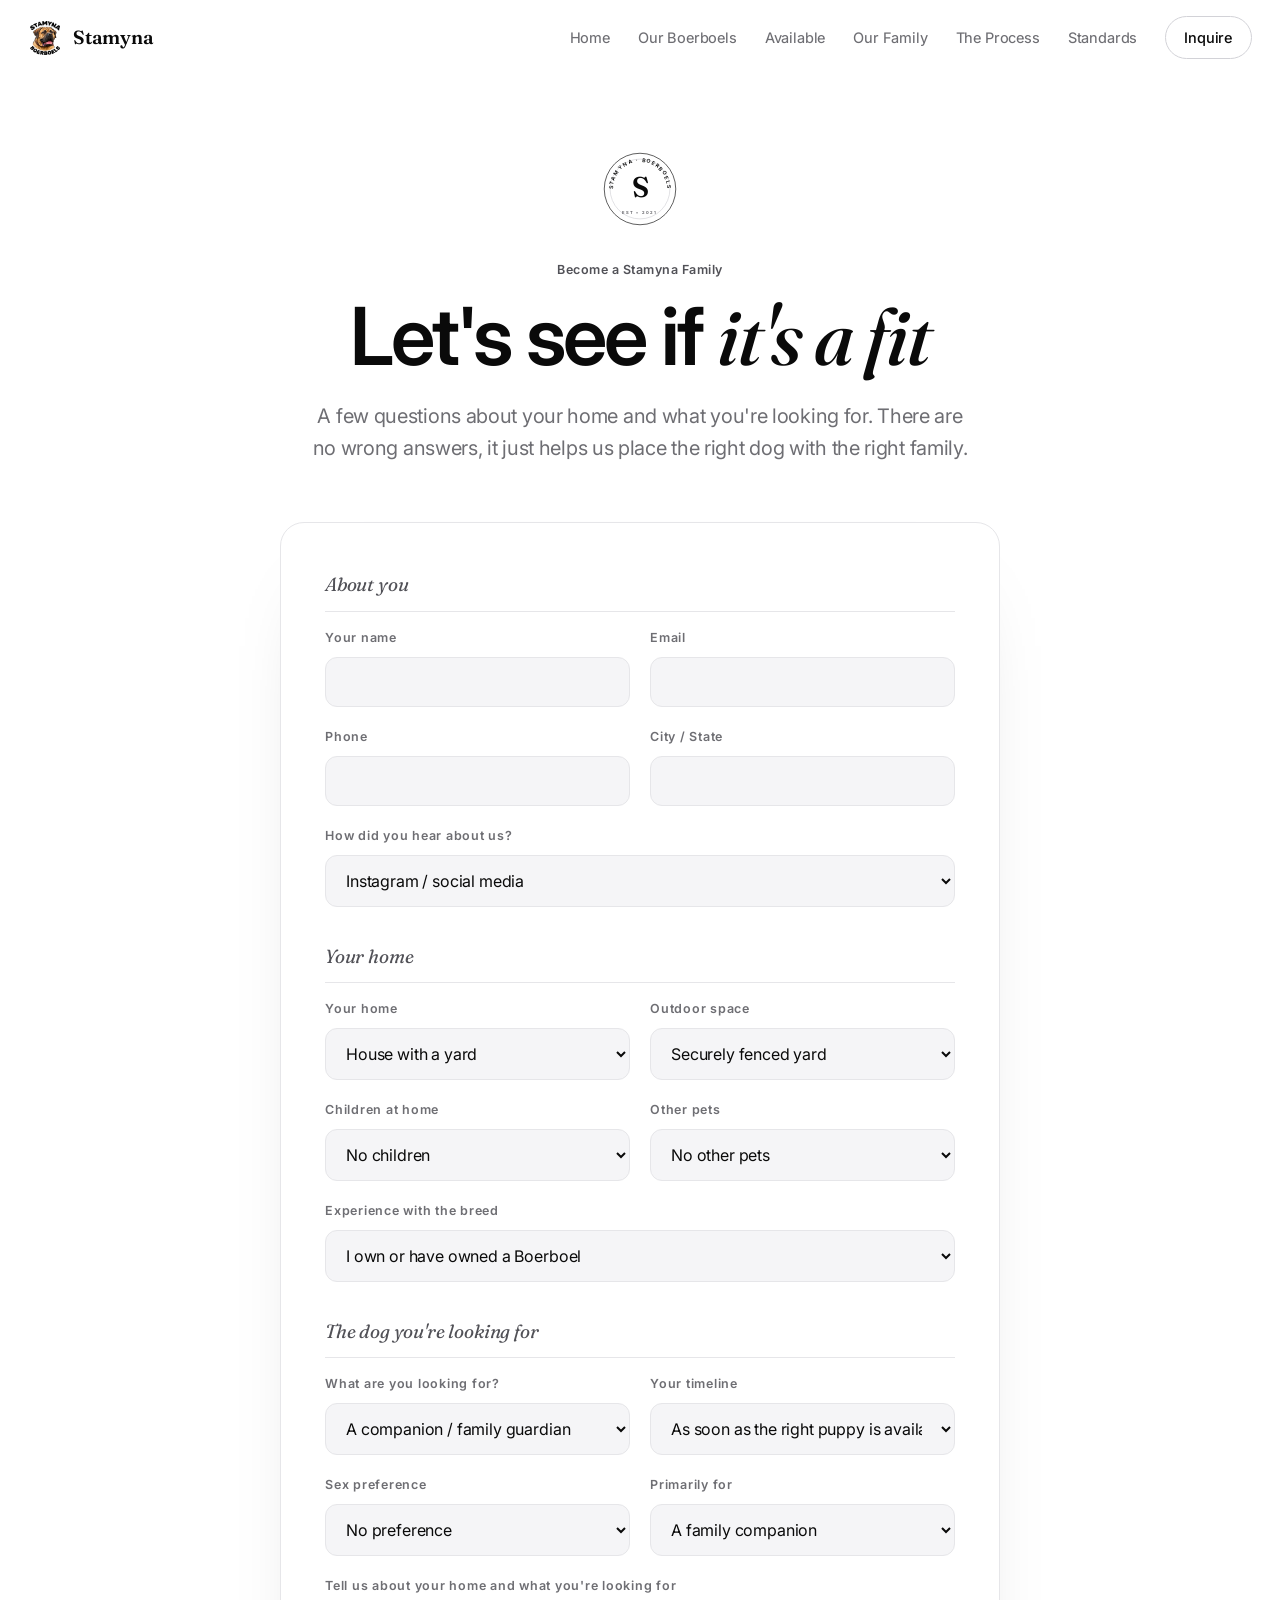
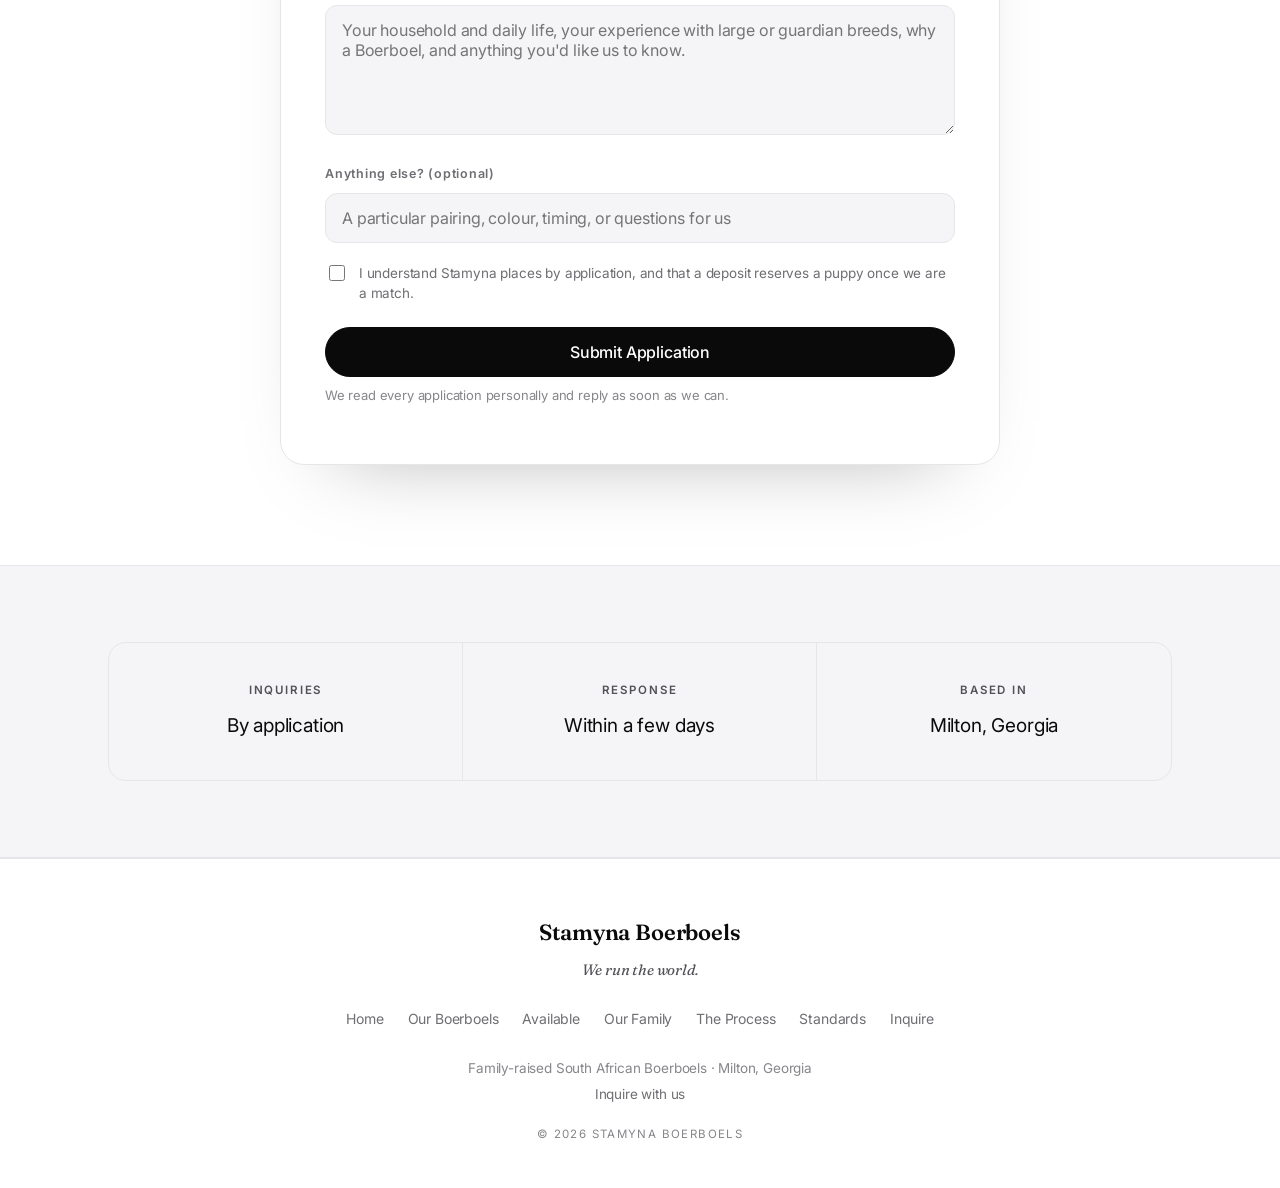
==== commit 4a1eec27: "Dogs: 'The Yard' gallery now 4 looping clips (L04/L16/Mufasa V01/L02); remove Bonnie (dam card, pair" ====
--- a/contact.html
+++ b/contact.html
@@ -8,7 +8,7 @@
 <link rel="icon" type="image/png" href="img/logo-mark.png">
 <link rel="preconnect" href="https://fonts.googleapis.com"><link rel="preconnect" href="https://fonts.gstatic.com" crossorigin>
 <link href="https://fonts.googleapis.com/css2?family=Fraunces:ital,opsz,wght@0,9..144,400;0,9..144,500;0,9..144,600;1,9..144,500&family=Inter:wght@300;400;500;600;700;800&display=swap" rel="stylesheet">
-<link rel="stylesheet" href="site.css?v=14">
+<link rel="stylesheet" href="site.css?v=19">
 </head>
 <body>
 
@@ -41,12 +41,14 @@
     </svg>
     <span class="eyebrow">Become a Stamyna Family</span>
     <h1>Let's see if <em>it's a fit</em></h1>
-    <p>Tell us a little about your home and what you're looking for. There are no wrong answers, this just helps us place the right dog with the right family.</p>
+    <p>A few questions about your home and what you're looking for. There are no wrong answers, it just helps us place the right dog with the right family.</p>
   </div></section>
 
   <section class="blk" style="padding-top:52px"><div class="wrap">
     <form id="inq" class="formwrap" novalidate>
       <input type="text" class="hp" name="website" tabindex="-1" autocomplete="off" aria-hidden="true">
+
+      <div class="fsec">About you</div>
       <div class="formrow">
         <div class="field"><label for="name">Your name</label><input id="name" name="name" type="text" required></div>
         <div class="field"><label for="email">Email</label><input id="email" name="email" type="email" required></div>
@@ -55,6 +57,59 @@
         <div class="field"><label for="phone">Phone</label><input id="phone" name="phone" type="tel"></div>
         <div class="field"><label for="location">City / State</label><input id="location" name="location" type="text"></div>
       </div>
+      <div class="field"><label for="hear">How did you hear about us?</label>
+        <select id="hear" name="hear">
+          <option>Instagram / social media</option>
+          <option>Google / search</option>
+          <option>A friend or a past Stamyna family</option>
+          <option>A referral from another breeder</option>
+          <option>Other</option>
+        </select></div>
+
+      <div class="fsec">Your home</div>
+      <div class="formrow">
+        <div class="field"><label for="hometype">Your home</label>
+          <select id="hometype" name="hometype">
+            <option>House with a yard</option>
+            <option>House, limited yard</option>
+            <option>Farm / acreage</option>
+            <option>Townhouse</option>
+            <option>Apartment / condo</option>
+          </select></div>
+        <div class="field"><label for="yard">Outdoor space</label>
+          <select id="yard" name="yard">
+            <option>Securely fenced yard</option>
+            <option>Yard, not fully fenced</option>
+            <option>Acreage</option>
+            <option>Limited or shared outdoor space</option>
+          </select></div>
+      </div>
+      <div class="formrow">
+        <div class="field"><label for="children">Children at home</label>
+          <select id="children" name="children">
+            <option>No children</option>
+            <option>Yes, older children or teens</option>
+            <option>Yes, young children</option>
+            <option>Grandchildren or visitors often</option>
+          </select></div>
+        <div class="field"><label for="pets">Other pets</label>
+          <select id="pets" name="pets">
+            <option>No other pets</option>
+            <option>Other dog or dogs</option>
+            <option>Cat or cats</option>
+            <option>Dogs and cats</option>
+            <option>Other animals or livestock</option>
+          </select></div>
+      </div>
+      <div class="field"><label for="experience">Experience with the breed</label>
+        <select id="experience" name="experience">
+          <option>I own or have owned a Boerboel</option>
+          <option>I've owned other large or guardian breeds</option>
+          <option>I've owned dogs, but new to guardian breeds</option>
+          <option>This would be my first dog</option>
+        </select></div>
+
+      <div class="fsec">The dog you're looking for</div>
       <div class="formrow">
         <div class="field"><label for="interest">What are you looking for?</label>
           <select id="interest" name="interest">
@@ -71,9 +126,26 @@
             <option>Just exploring</option>
           </select></div>
       </div>
-      <div class="field"><label for="home">Tell us about your home</label>
-        <textarea id="home" name="home" placeholder="Your household, space and yard, experience with large or guardian breeds, other pets or children, and anything you'd like us to know."></textarea></div>
-      <div class="field" style="margin-bottom:26px"><label for="pref">Preferences (optional)</label><input id="pref" name="pref" type="text" placeholder="Sex, colour, timing, or a particular pairing"></div>
+      <div class="formrow">
+        <div class="field"><label for="sex">Sex preference</label>
+          <select id="sex" name="sex">
+            <option>No preference</option>
+            <option>Male</option>
+            <option>Female</option>
+          </select></div>
+        <div class="field"><label for="role">Primarily for</label>
+          <select id="role" name="role">
+            <option>A family companion</option>
+            <option>A family guardian</option>
+            <option>Both, companion and guardian</option>
+          </select></div>
+      </div>
+
+      <div class="field"><label for="home">Tell us about your home and what you're looking for</label>
+        <textarea id="home" name="home" placeholder="Your household and daily life, your experience with large or guardian breeds, why a Boerboel, and anything you'd like us to know."></textarea></div>
+      <div class="field"><label for="pref">Anything else? (optional)</label><input id="pref" name="pref" type="text" placeholder="A particular pairing, colour, timing, or questions for us"></div>
+      <label class="fcheck"><input type="checkbox" id="agree" name="agree"><span>I understand Stamyna places by application, and that a deposit reserves a puppy once we are a match.</span></label>
+
       <button class="btn dark lg" type="submit" style="width:100%">Submit Application</button>
       <p class="formnote">We read every application personally and reply as soon as we can.</p>
     </form>
--- a/site.css
+++ b/site.css
@@ -233,6 +233,25 @@
 .band .cap p{color:rgba(255,255,255,.88);max-width:46ch;margin:16px 0 0;font-size:16.5px}
 @media(max-width:620px){.band .cap{padding:30px 26px}}
 
+/* --- breeding statement banner --- */
+.breedban{position:relative;background:var(--ink);color:#fff;overflow:hidden}
+.breedban .bb-rule{position:absolute;left:50%;top:0;transform:translateX(-50%);width:min(1120px,88%);height:1px;background:var(--silver);opacity:.5}
+.breedban .wrap{position:relative;z-index:2;text-align:center;padding:clamp(76px,11vw,132px) 0}
+.breedban .eyebrow{color:rgba(255,255,255,.6)}
+.breedban h2{font-family:var(--serif);font-weight:500;letter-spacing:-.025em;font-size:clamp(30px,5vw,56px);line-height:1.05;margin:14px auto 0;max-width:22ch}
+.breedban h2 em{font-style:italic;background:var(--silver);-webkit-background-clip:text;background-clip:text;-webkit-text-fill-color:transparent;color:transparent}
+.breedban p{color:rgba(255,255,255,.72);max-width:58ch;margin:22px auto 0;font-size:clamp(15px,1.5vw,17px);line-height:1.68}
+.breedban .creds{display:flex;flex-wrap:wrap;justify-content:center;align-items:center;margin:40px auto 0}
+.breedban .creds span{font-size:11.5px;font-weight:600;letter-spacing:.14em;text-transform:uppercase;color:rgba(255,255,255,.82);padding:4px clamp(14px,2.6vw,30px);position:relative}
+.breedban .creds span:not(:last-child)::after{content:"";position:absolute;right:0;top:50%;transform:translateY(-50%);width:1px;height:12px;background:linear-gradient(180deg,transparent,rgba(255,255,255,.42),transparent)}
+@media(max-width:620px){.breedban .creds span:not(:last-child)::after{display:none}}
+
+/* --- application form: section headers + agreement --- */
+.formwrap .fsec{font-family:var(--serif);font-style:italic;font-size:19px;color:var(--gold-deep);margin:34px 0 16px;padding-bottom:11px;border-bottom:1px solid var(--line)}
+.formwrap .fsec:first-of-type{margin-top:2px}
+.formwrap .fcheck{display:flex;gap:11px;align-items:flex-start;margin:4px 0 24px;font-size:13.5px;color:var(--ink-2);line-height:1.5;cursor:pointer}
+.formwrap .fcheck input{margin-top:2px;width:16px;height:16px;flex:none;accent-color:var(--ink)}
+
 /* --- steps (process) --- */
 .steps{display:grid;grid-template-columns:repeat(4,1fr);gap:28px}
 .step{text-align:center;padding:0 8px}
@@ -294,9 +313,9 @@
 .lifegrid{display:grid;grid-template-columns:repeat(4,1fr);gap:16px}
 .lifegrid figure{margin:0}
 .framed{border-radius:16px;overflow:hidden;box-shadow:0 24px 50px -36px rgba(0,0,0,.4)}
-.framed img{width:100%;display:block}
-.lifegrid .framed img{aspect-ratio:1/1;object-fit:cover;cursor:pointer;transition:transform .8s var(--ease)}
-.lifegrid .framed:hover img{transform:scale(1.05)}
+.framed img,.framed video{width:100%;display:block}
+.lifegrid .framed img,.lifegrid .framed video{aspect-ratio:1/1;object-fit:cover;cursor:pointer;transition:transform .8s var(--ease)}
+.lifegrid .framed:hover img,.lifegrid .framed:hover video{transform:scale(1.05)}
 @media(max-width:860px){.lifegrid{grid-template-columns:repeat(2,1fr);gap:12px}}
 
 /* --- trust strip --- */
